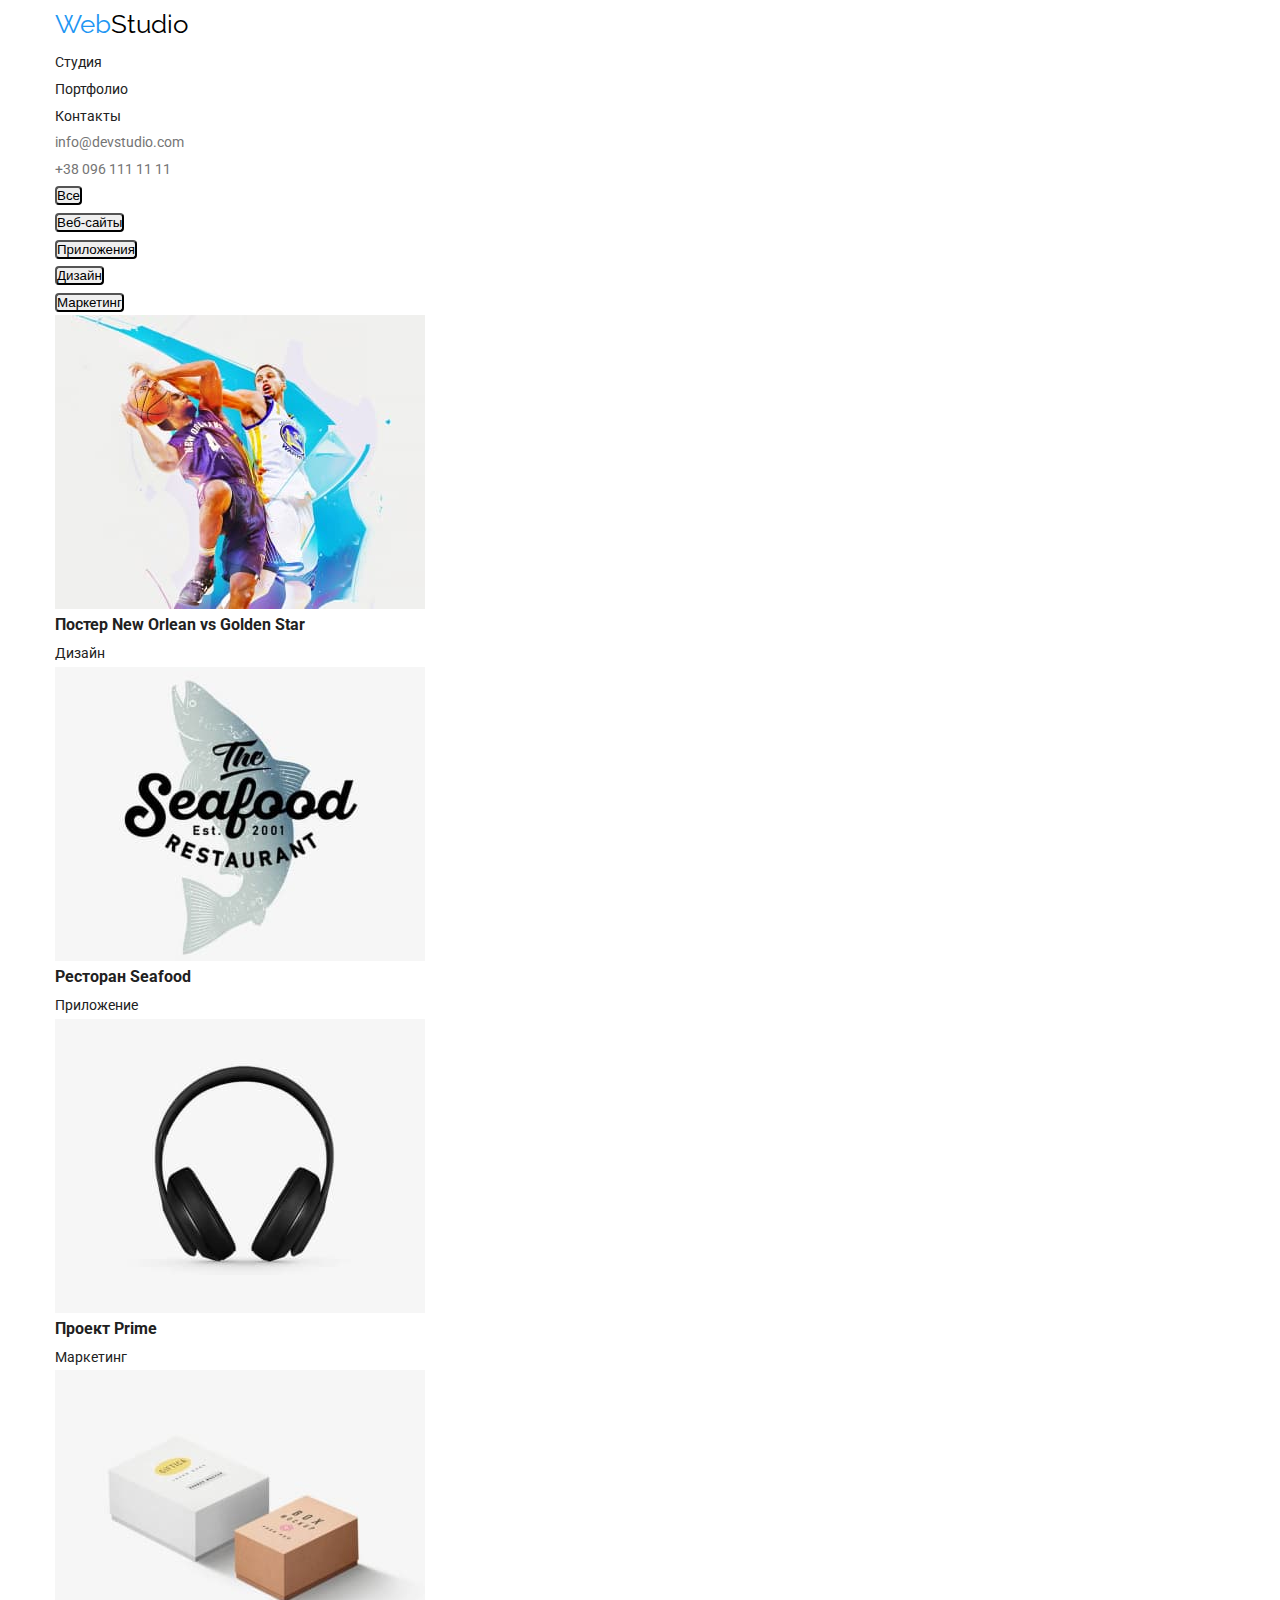
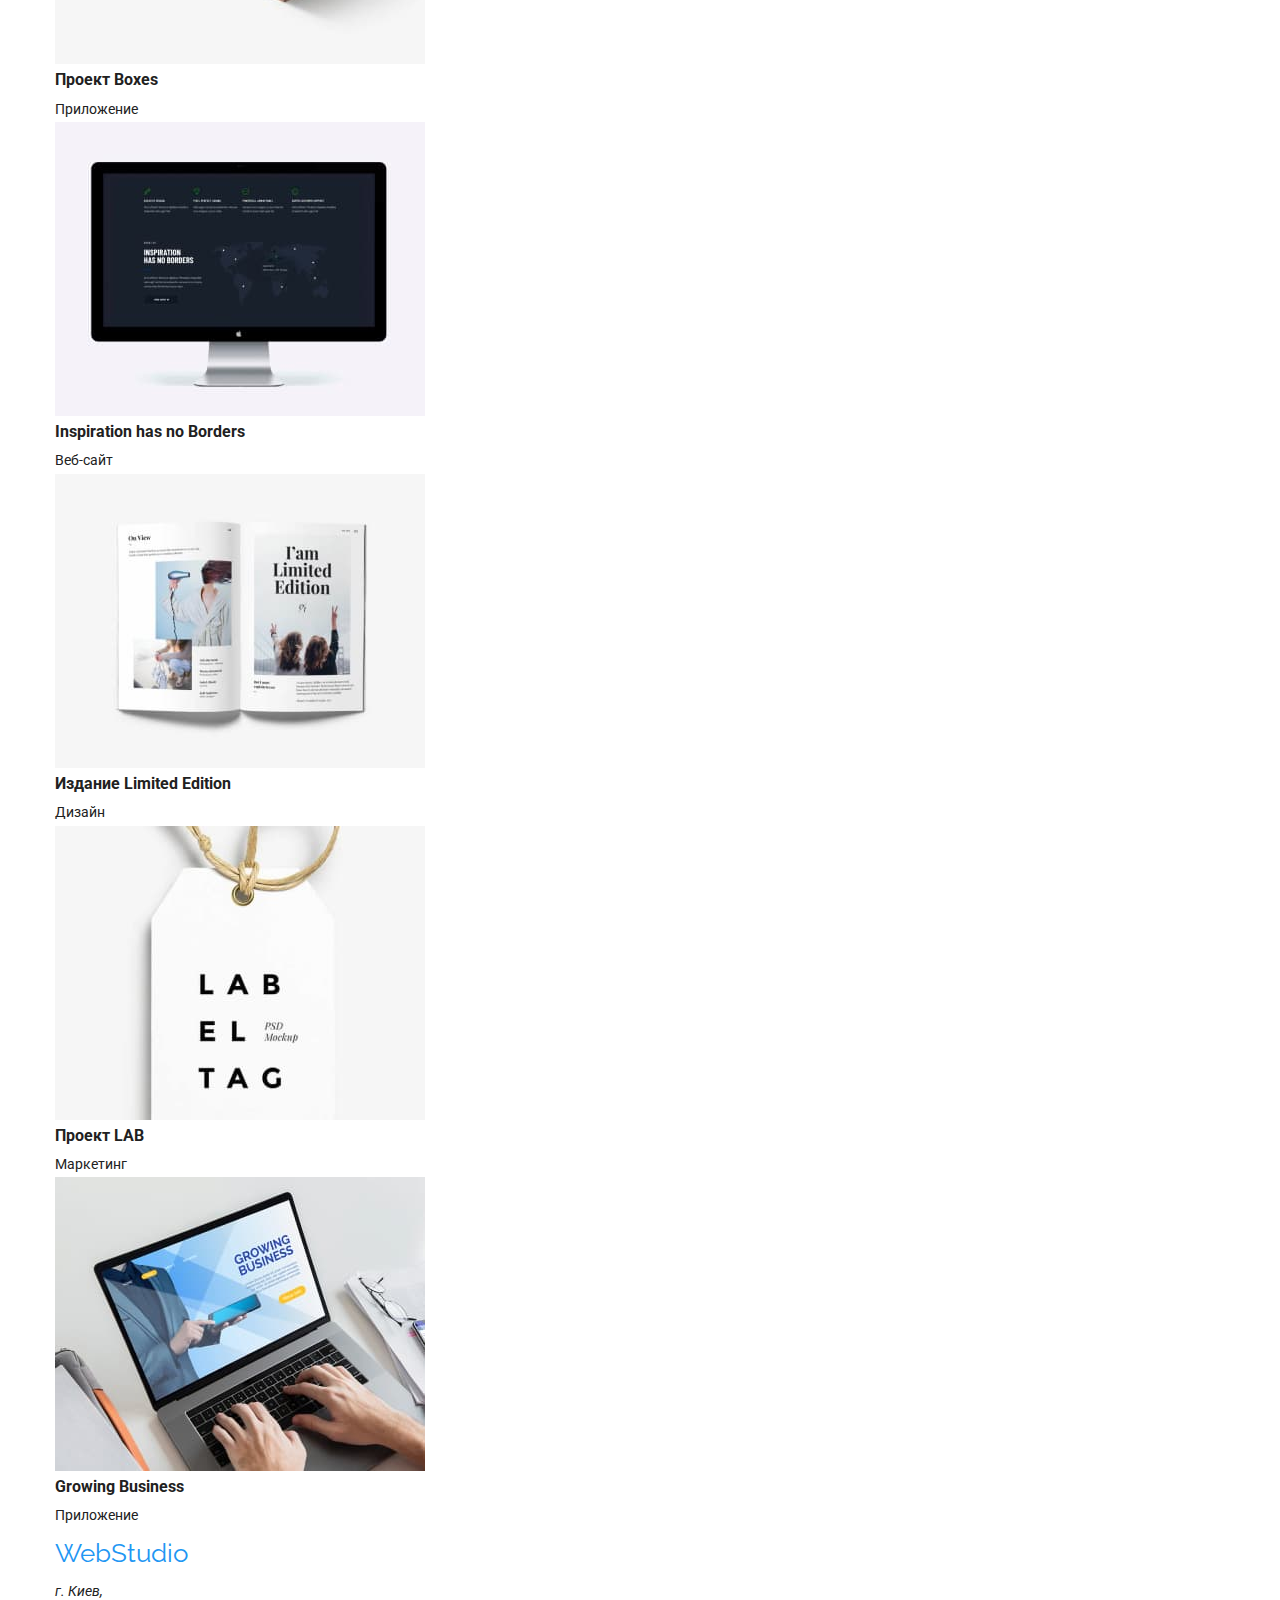
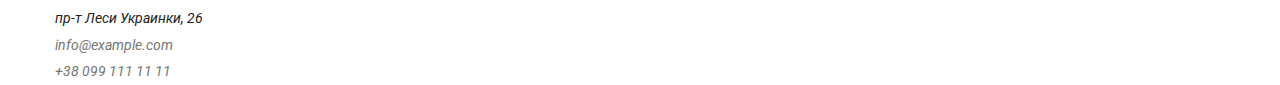
==== portfolio.html @ edd5ce5f "bugs fixed" ====
<!DOCTYPE html>
<html lang="ru">
<head>
    <meta charset="UTF-8">
    <meta http-equiv="X-UA-Compatible" content="IE=edge">
    <meta name="viewport" content="width=device-width, initial-scale=1.0">
    <title>Portfolio</title>
    <link rel="preconnect" href="https://fonts.gstatic.com">
    <link href="https://fonts.googleapis.com/css2?family=Raleway:wght@700&family=Roboto:wght@400;500;700;900&display=swap"
        rel="stylesheet">
    <link rel="stylesheet" href="./css/style.css"/>
</head>
<body>
    <header class="header">
        <div class="container">
            <nav>
                <a href="index.html" class="logo" lang="en"> <span>Web</span>Studio</a>
                <ul class="nav-list">
                    <li class="item"><a href="index.html">Студия</a></li>
                    <li class="item"><a href="portfolio.html">Портфолио</a></li>
                    <li class="item"><a href="">Контакты</a></li>
                </ul>
                <ul class="link">
                    <li><a href="mailto:info@devstudio.com">info@devstudio.com</a></li>
                    <li><a href="tel:+380961111111">+38 096 111 11 11</a></li>
                </ul>
            </nav>
        </div>
    </header>
    <main>
        <div class="container">
            <ul class="list-button">
                <li><button type="button">Все</button></li>
                <li><button type="button">Веб-сайты</button></li>
                <li><button type="button">Приложения</button></li>
                <li><button type="button">Дизайн</button></li>
                <li><button type="button">Маркетинг</button></li>
            </ul>   
        </div>
        <div class="container">
            <section>
                <ul>
                    <h2 hidden>Портфолио</h2>
                    </li>
                    <li><img src="./images/imgb.jpg" width="370" alt="images">
                        <h3>Постер New Orlean vs Golden Star</h3>
                        <p>Дизайн</p>
                    </li>
                    <li><img src="./images/imgc.jpg" width="370" alt="images">
                        <h3>Ресторан Seafood</h3>
                        <p>Приложение</p>
                    </li>
                    <li><img src="./images/imgd.jpg" width="370" alt="images">
                        <h3>Проект Prime</h3>
                        <p>Маркетинг</p>
                    </li>
                    <li><img src="./images/imge.jpg" width="370" alt="images">
                        <h3>Проект Boxes</h3>
                        <p>Приложение</p>
                    </li>
                    <li><img src="./images/imgf.jpg" width="370" alt="images">
                        <h3>Inspiration has no Borders</h3>
                        <p>Веб-сайт</p>
                    </li>
                    <li><img src="./images/imgg.jpg" width="370" alt="images">
                        <h3>Издание Limited Edition</h3>
                        <p>Дизайн</p>
                    </li>
                    <li><img src="./images/imgh.jpg" width="370" alt="images">
                        <h3>Проект LAB</h3>
                        <p>Маркетинг</p>
                    </li>
                    <li><img src="./images/imgi.jpg" width="370" alt="images">
                        <h3>Growing Business</h3>
                        <p>Приложение</p>
                    </li>
                </ul>
            </section>
        </div>
    </main>
    <footer>
        <div class="container">
            <a href="index.html" class="logo" lang="en"><span>Web</span><span>Studio</span></a>
            <address>
                <p>г. Киев,<br> пр-т Леси Украинки, 26</p>
                <ul class="link">
                    <li><a href="mail:info@example.com">info@example.com</a></li>
                    <li><a href="tel:+380991111111">+38 099 111 11 11</a></li>
                </ul>
            </address>
        </div>
    </footer>
    
</body>
</html>
---- css/style.css ----
:root {
  --main-font: "Roboto";
  --accent-font: "Raleway";
  --main-text-color: #212121;
  --text-color: #757575;
  --text-color-blue: #2196f3;
  --color-white: #ffffff;
  --gray-color: #2f303a;
}
* {
  box-sizing: border-box;
  margin: 0;
  padding: 0;
}

body {
  font-family: var(--main-font);
  color: var(--main-text-color);
  font-size: 14px;
  line-height: 1.9;
  font-style: normal;
}

ul {
  list-style: none;
}
a {
  color: inherit;
  text-decoration: none;
}
img {
  display: block;
  max-width: 100%;
  height: auto;
}
.container {
  width: 1200px;
  margin: 0 auto;
  padding: 0 15px;
}
/* HEADER STYLES */
.header {
  color: var(--black-color);
}
.link {
  color: var(--text-color);
}
.list-button button {
  border-radius: 4px;
}
.list-button button:hover,
.list-button button:focus,
.list-button button:active {
  background-color: var(--text-color-blue);
  color: var(--color-white);
}

.nav-list a:hover,
.nav-list a:focus,
.nav-list a:active,
.link a:hover,
.link a:focus,
.link a:active {
  color: var(--text-color-blue);
}
.logo {
  font-family: var(--accent-font);
  font-weight: 700px;
  font-size: 26px;
  line-height: 1, 383;
  letter-spacing: 3%;
  color: #000;
}
.logo span {
  color: var(--text-color-blue);
}

/* HEADER STYLES */
/* MAIN STYLE*/
.list-button button {
  cursor: pointer;
}
/* MAIN STYLE*/
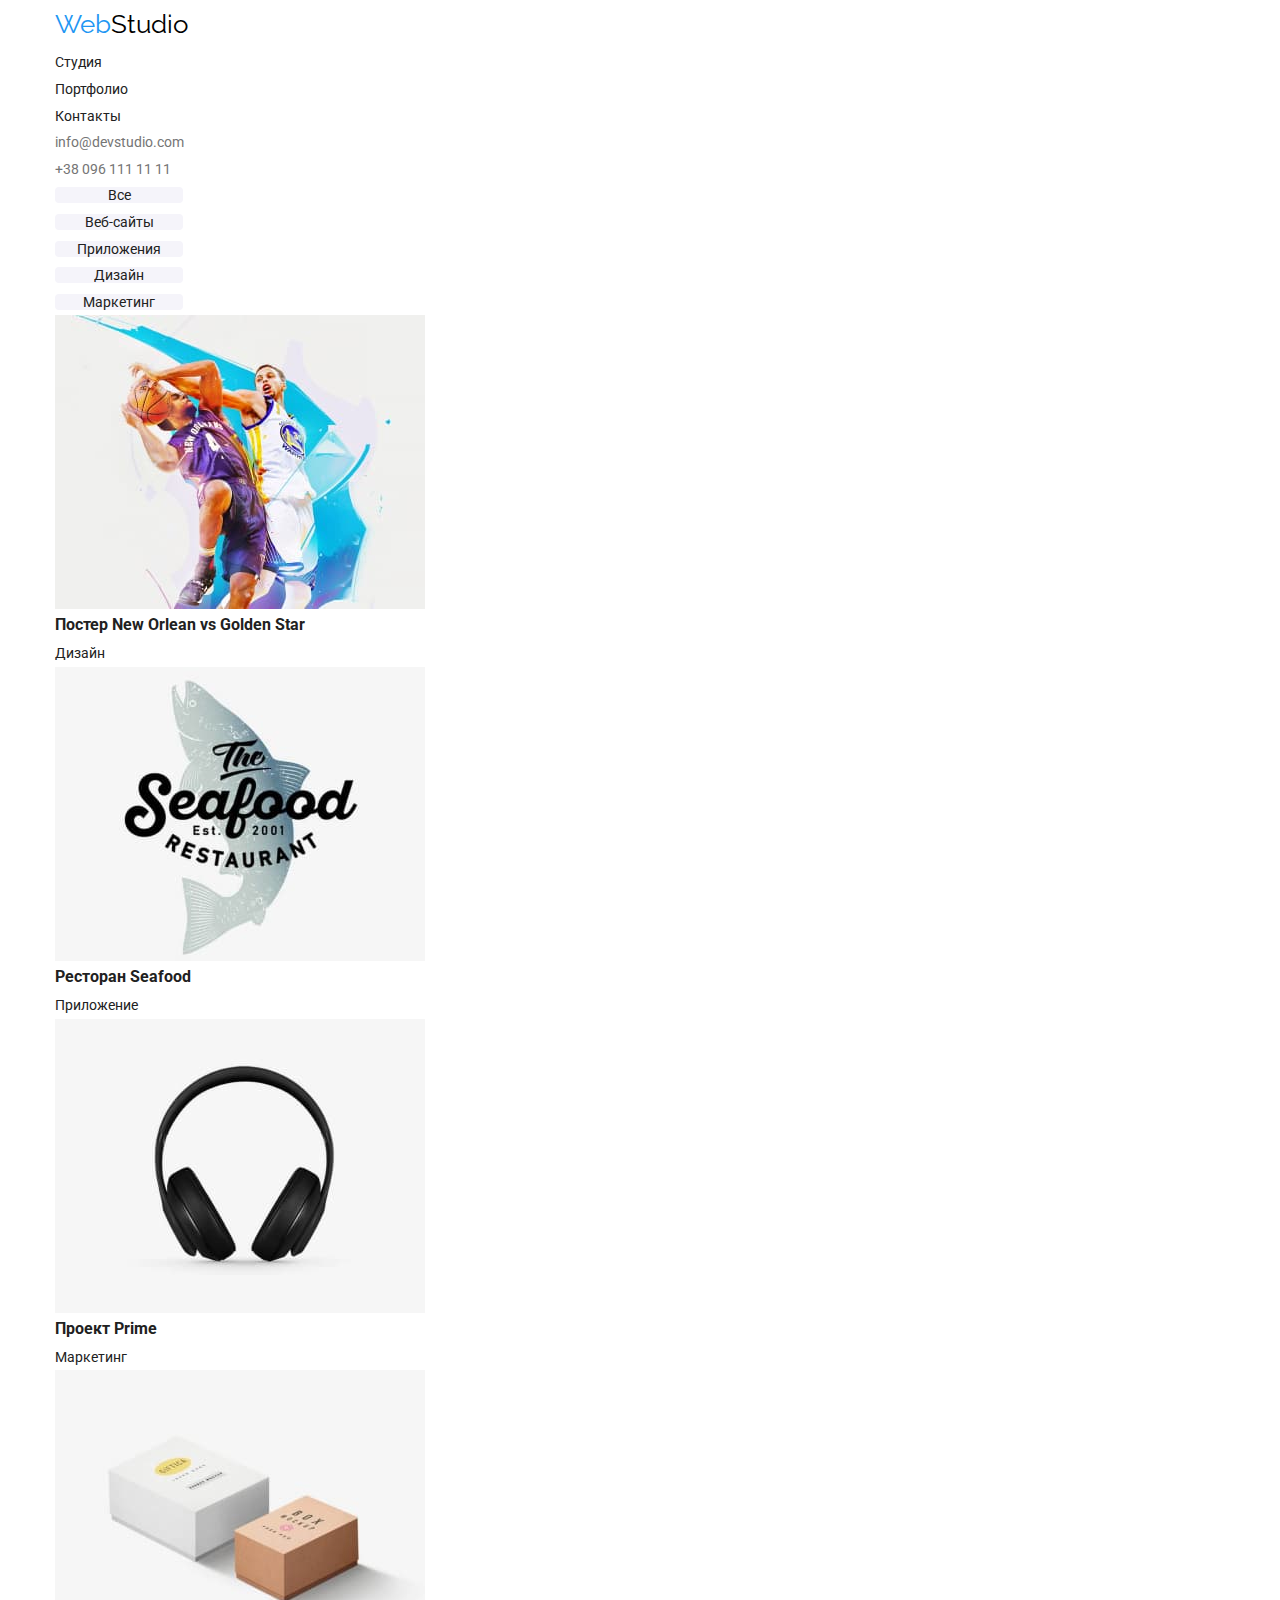
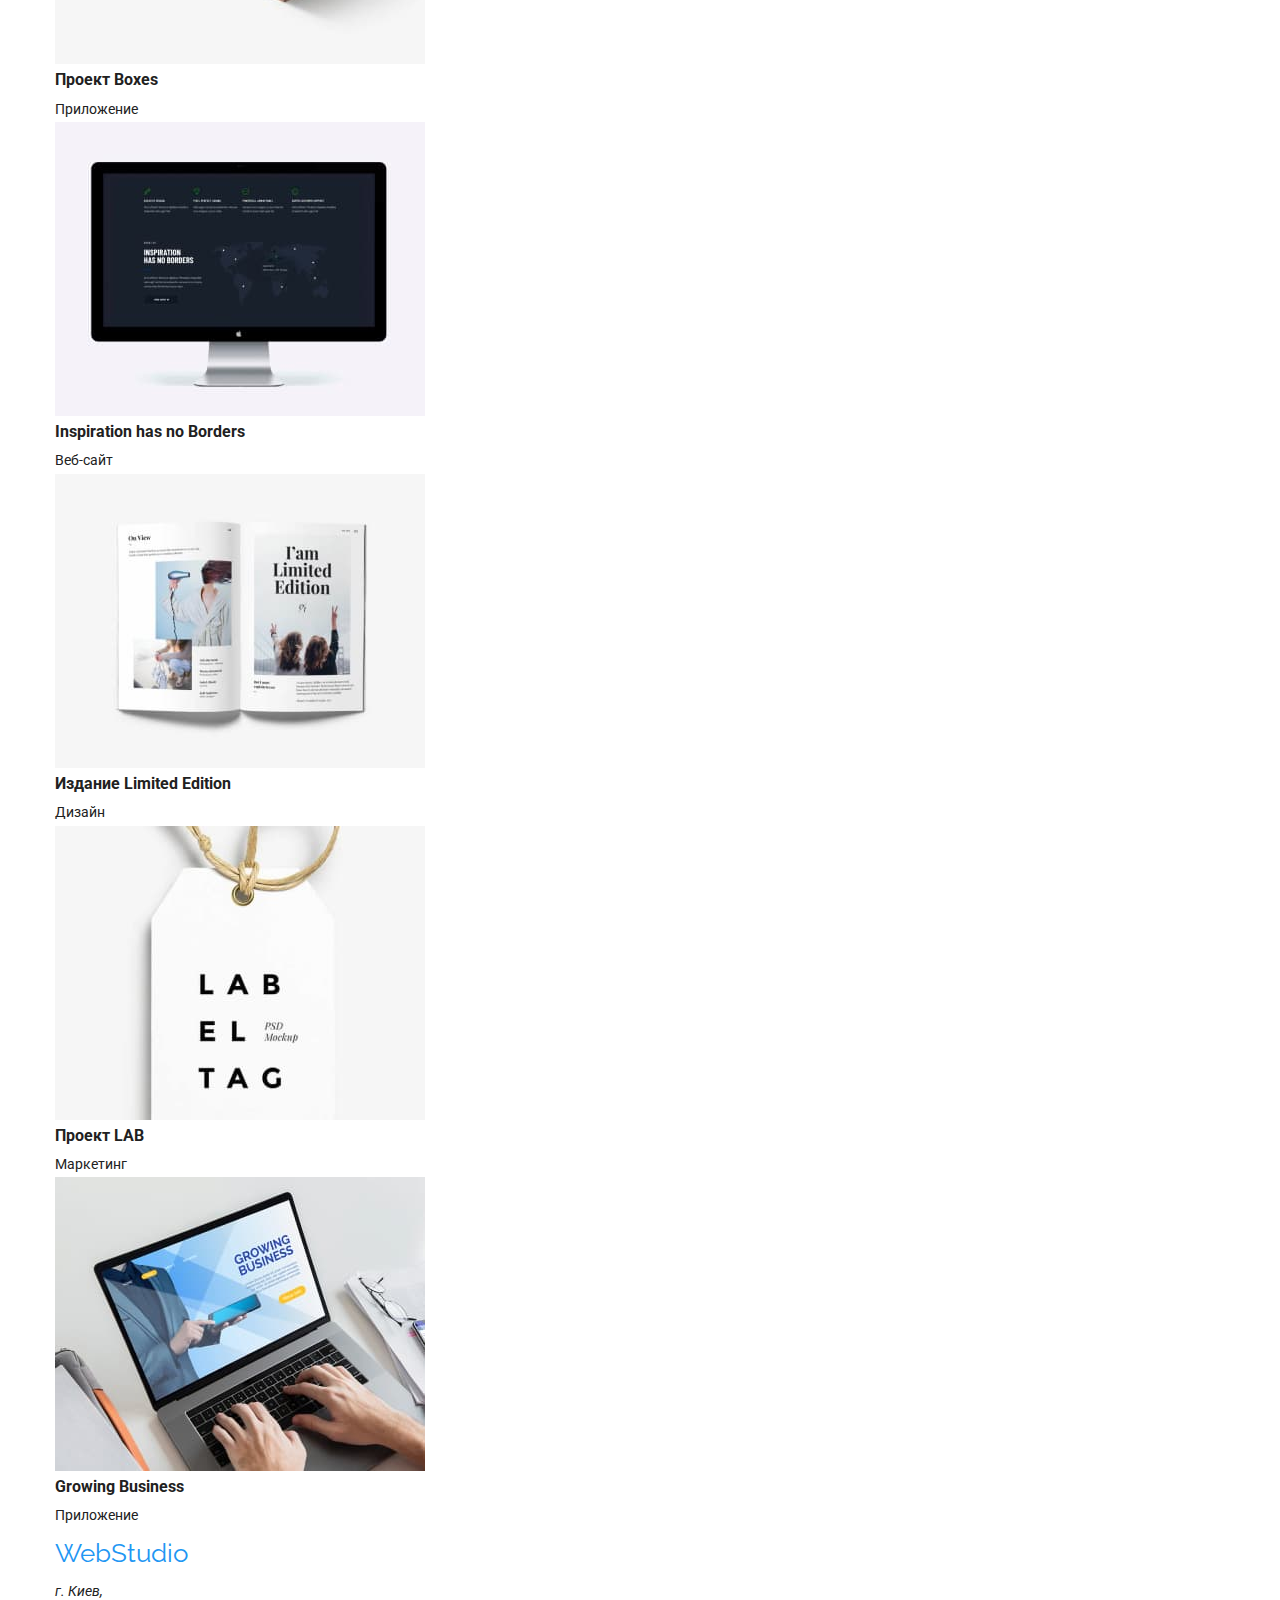
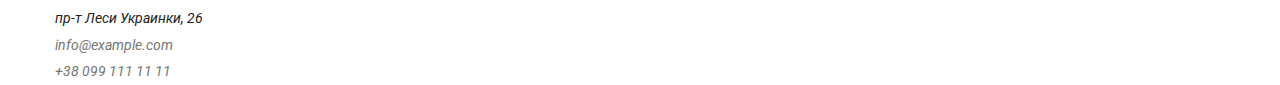
==== commit 4bfd027a: "correction hw-2" ====
--- a/portfolio.html
+++ b/portfolio.html
@@ -5,6 +5,7 @@
     <meta http-equiv="X-UA-Compatible" content="IE=edge">
     <meta name="viewport" content="width=device-width, initial-scale=1.0">
     <title>Portfolio</title>
+    <link rel="stylesheet" href="https://cdnjs.cloudflare.com/ajax/libs/modern-normalize/1.0.0/modern-normalize.min.css" />
     <link rel="preconnect" href="https://fonts.gstatic.com">
     <link href="https://fonts.googleapis.com/css2?family=Raleway:wght@700&family=Roboto:wght@400;500;700;900&display=swap"
         rel="stylesheet">
--- a/css/style.css
+++ b/css/style.css
@@ -20,7 +20,6 @@
   line-height: 1.9;
   font-style: normal;
 }
-
 ul {
   list-style: none;
 }
@@ -39,14 +38,22 @@
   padding: 0 15px;
 }
 /* HEADER STYLES */
+
 .header {
   color: var(--black-color);
 }
+
 .link {
   color: var(--text-color);
 }
+
 .list-button button {
   border-radius: 4px;
+  cursor: pointer;
+  border: none;
+  background-color: #F5F4FA;
+  color: var(--main-text-color);
+  width: 128px;
 }
 .list-button button:hover,
 .list-button button:focus,
@@ -54,7 +61,6 @@
   background-color: var(--text-color-blue);
   color: var(--color-white);
 }
-
 .nav-list a:hover,
 .nav-list a:focus,
 .nav-list a:active,
@@ -67,7 +73,7 @@
   font-family: var(--accent-font);
   font-weight: 700px;
   font-size: 26px;
-  line-height: 1, 383;
+  line-height: 1,383;
   letter-spacing: 3%;
   color: #000;
 }
@@ -77,7 +83,27 @@
 
 /* HEADER STYLES */
 /* MAIN STYLE*/
-.list-button button {
+.container-hero {
+  background-color: var(--gray-color);
+  color: var(--color-white);
+}
+.button {
+  border-radius: 4px;
   cursor: pointer;
 }
+.container-hero button :hover,
+.container-hero button :focus,
+.container-hero button :active {
+  background-color: var(--text-color-blue);
+  color: var(--color-white);
+}
+}
+
 /* MAIN STYLE*/
+/* FOOTER*/
+.footer {
+  background-color: var(--gray-color);
+}
+
+/* FOOTER* /
+
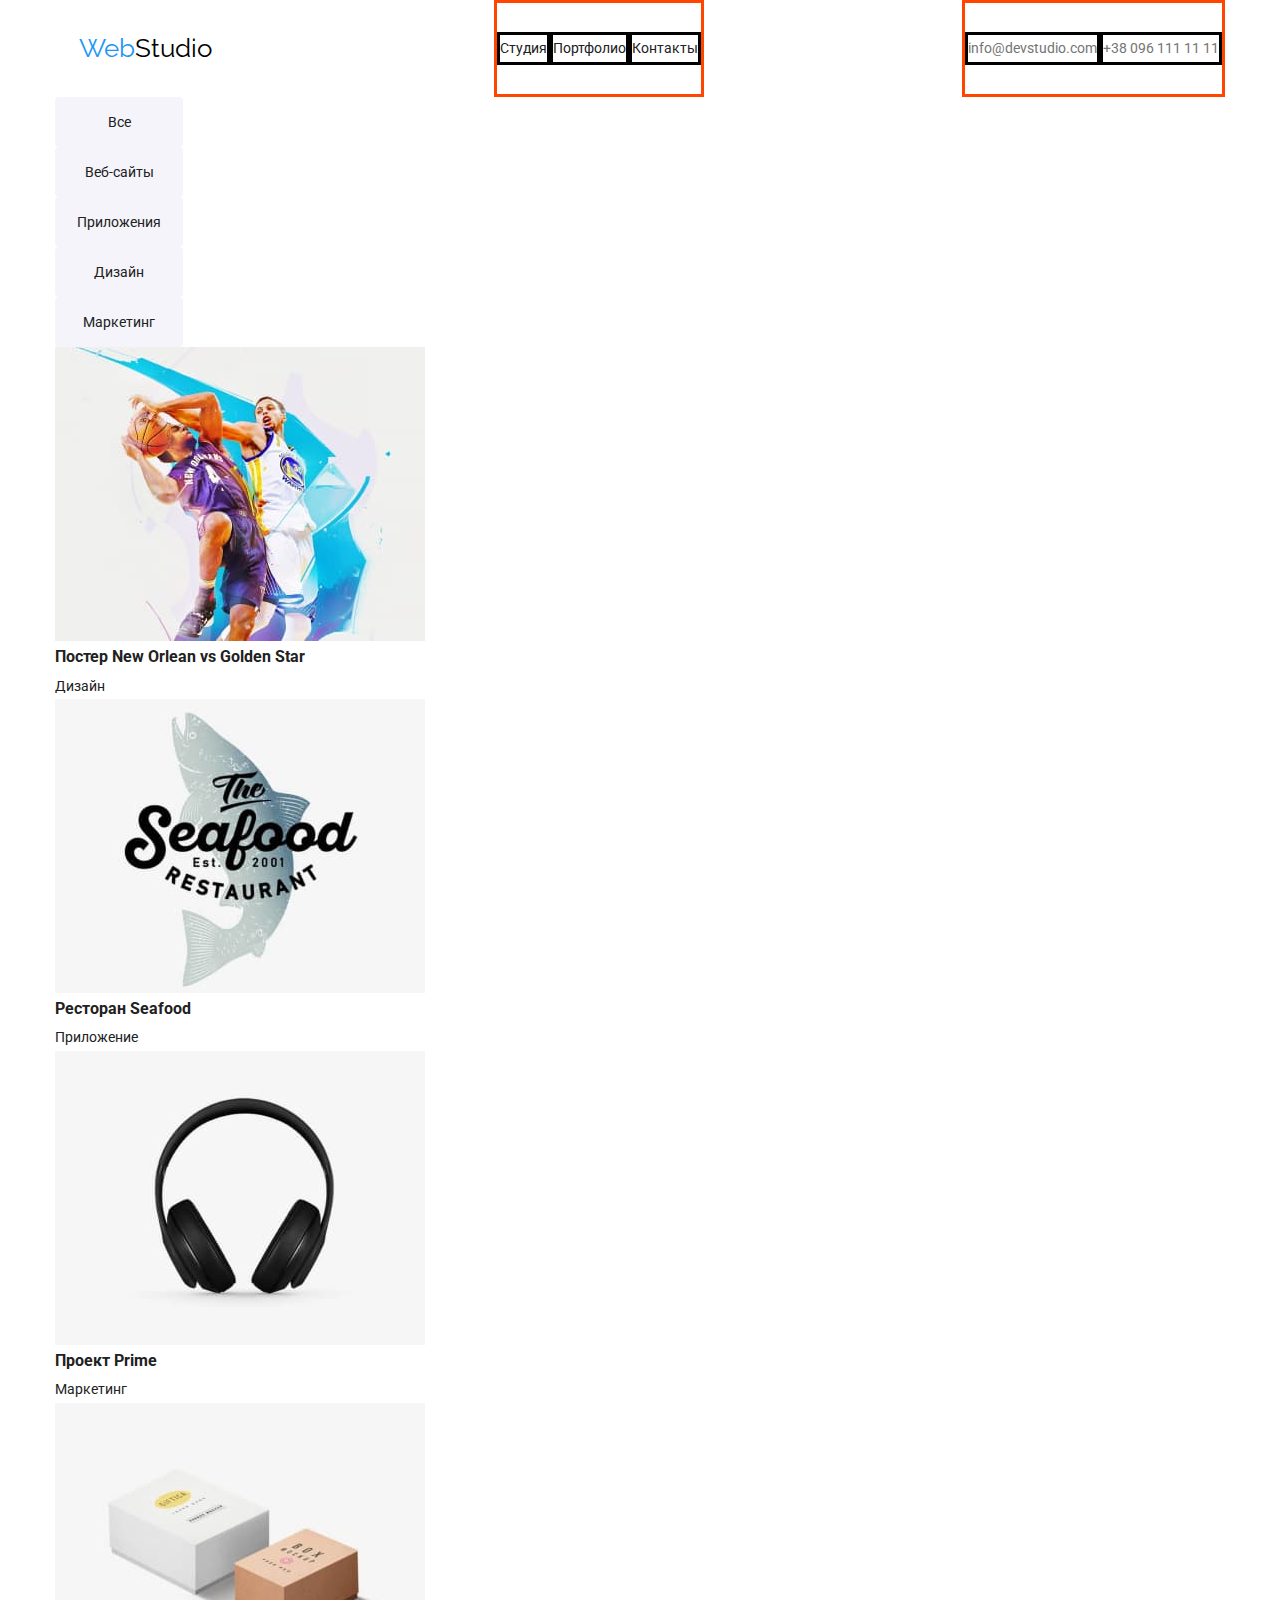
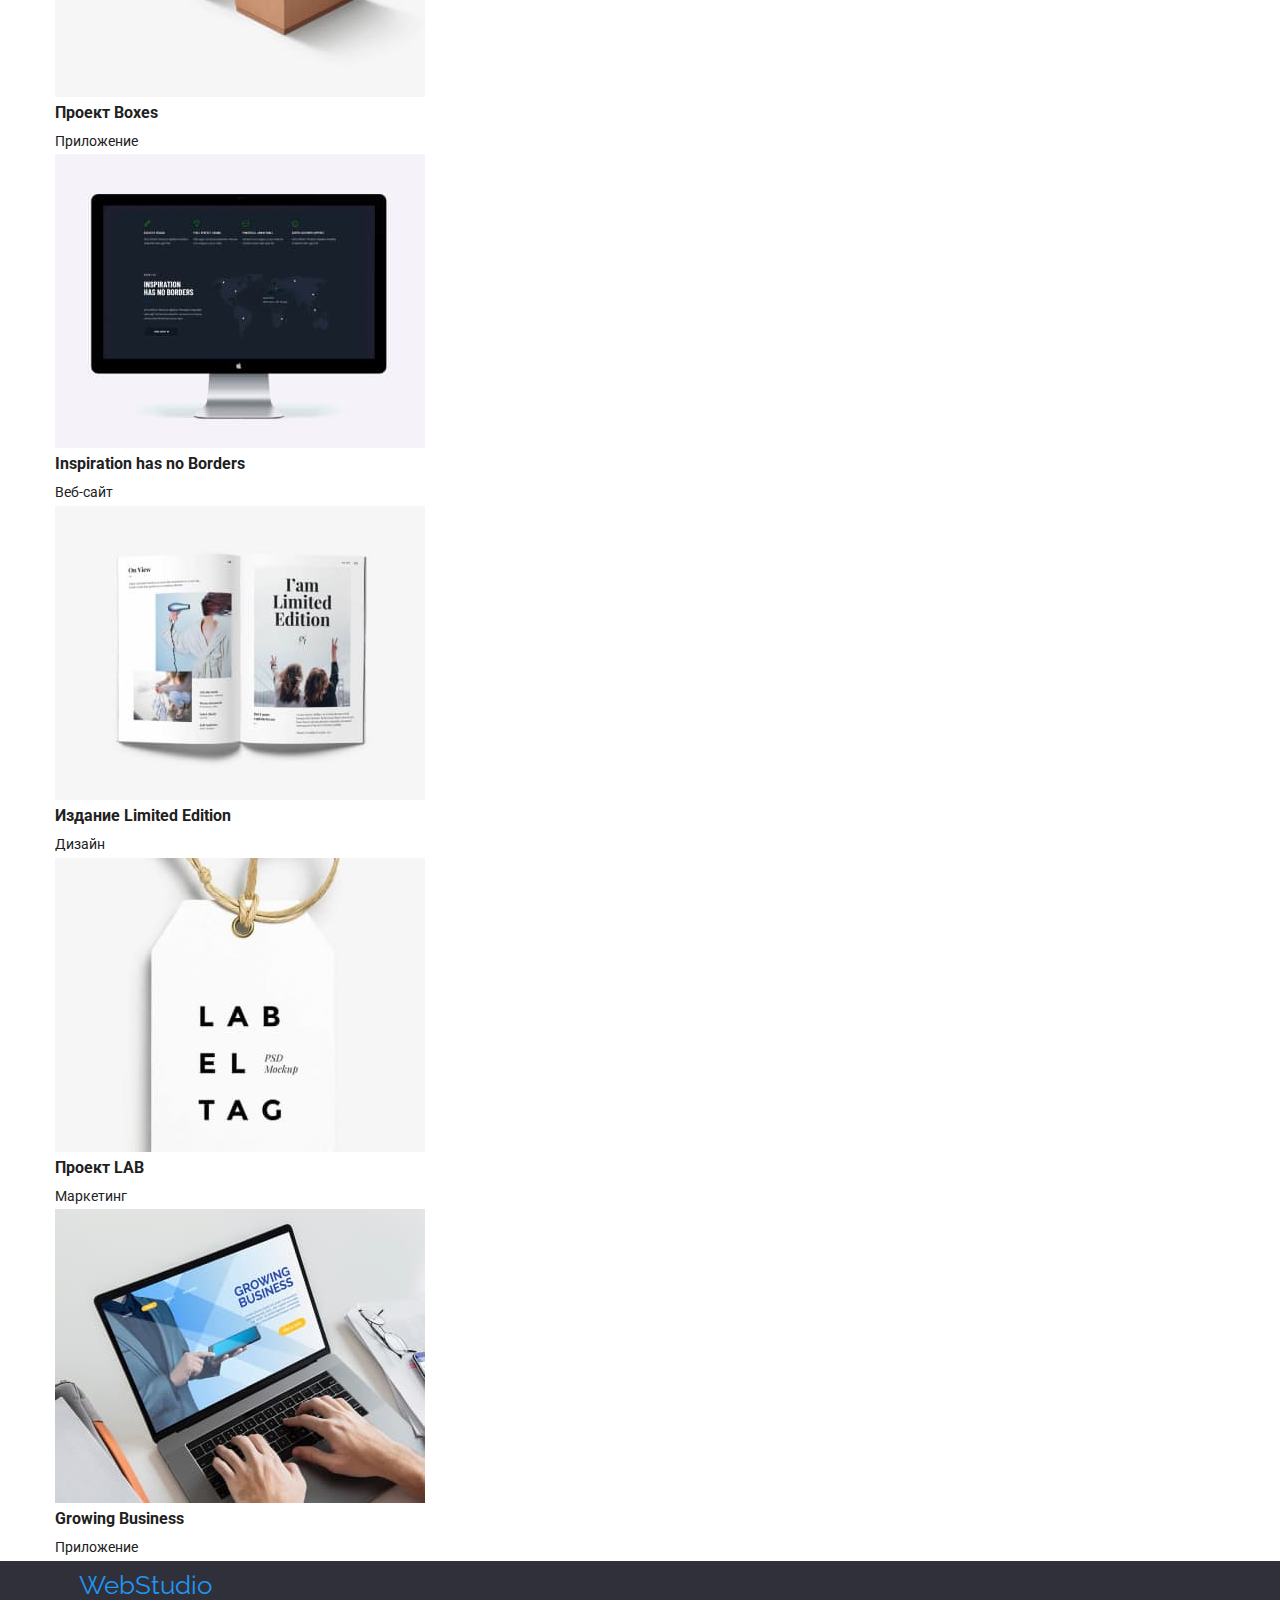
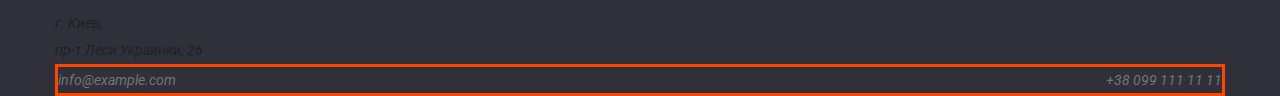
==== commit fef4892c: "lesson3" ====
--- a/portfolio.html
+++ b/portfolio.html
@@ -14,7 +14,7 @@
 <body>
     <header class="header">
         <div class="container">
-            <nav>
+            <nav class="menu">
                 <a href="index.html" class="logo" lang="en"> <span>Web</span>Studio</a>
                 <ul class="nav-list">
                     <li class="item"><a href="index.html">Студия</a></li>
@@ -22,8 +22,8 @@
                     <li class="item"><a href="">Контакты</a></li>
                 </ul>
                 <ul class="link">
-                    <li><a href="mailto:info@devstudio.com">info@devstudio.com</a></li>
-                    <li><a href="tel:+380961111111">+38 096 111 11 11</a></li>
+                    <li class="item"><a href="mailto:info@devstudio.com">info@devstudio.com</a></li>
+                    <li class="item"><a href="tel:+380961111111">+38 096 111 11 11</a></li>
                 </ul>
             </nav>
         </div>
@@ -38,48 +38,55 @@
                 <li><button type="button">Маркетинг</button></li>
             </ul>   
         </div>
-        <div class="container">
-            <section>
+        <section class="section">
+            <div class="container">
+                <h2 hidden>Портфолио</h2>
                 <ul>
-                    <h2 hidden>Портфолио</h2>
-                    </li>
-                    <li><img src="./images/imgb.jpg" width="370" alt="images">
+                    <li>
+                        <img src="./images/imgb.jpg" width="370" alt="images">
                         <h3>Постер New Orlean vs Golden Star</h3>
                         <p>Дизайн</p>
                     </li>
-                    <li><img src="./images/imgc.jpg" width="370" alt="images">
+                    <li>
+                        <img src="./images/imgc.jpg" width="370" alt="images">
                         <h3>Ресторан Seafood</h3>
                         <p>Приложение</p>
                     </li>
-                    <li><img src="./images/imgd.jpg" width="370" alt="images">
+                    <li> 
+                        <img src="./images/imgd.jpg" width="370" alt="images">
                         <h3>Проект Prime</h3>
                         <p>Маркетинг</p>
                     </li>
-                    <li><img src="./images/imge.jpg" width="370" alt="images">
+                    <li>
+                        <img src="./images/imge.jpg" width="370" alt="images">
                         <h3>Проект Boxes</h3>
                         <p>Приложение</p>
                     </li>
-                    <li><img src="./images/imgf.jpg" width="370" alt="images">
+                    <li>
+                        <img src="./images/imgf.jpg" width="370" alt="images">
                         <h3>Inspiration has no Borders</h3>
                         <p>Веб-сайт</p>
                     </li>
-                    <li><img src="./images/imgg.jpg" width="370" alt="images">
+                    <li>
+                        <img src="./images/imgg.jpg" width="370" alt="images">
                         <h3>Издание Limited Edition</h3>
                         <p>Дизайн</p>
                     </li>
-                    <li><img src="./images/imgh.jpg" width="370" alt="images">
+                    <li>
+                        <img src="./images/imgh.jpg" width="370" alt="images">
                         <h3>Проект LAB</h3>
                         <p>Маркетинг</p>
                     </li>
-                    <li><img src="./images/imgi.jpg" width="370" alt="images">
+                    <li>
+                        <img src="./images/imgi.jpg" width="370" alt="images">
                         <h3>Growing Business</h3>
                         <p>Приложение</p>
                     </li>
                 </ul>
-            </section>
-        </div>
+            </div>
+        </section>
     </main>
-    <footer>
+    <footer class="footer">
         <div class="container">
             <a href="index.html" class="logo" lang="en"><span>Web</span><span>Studio</span></a>
             <address>
--- a/css/style.css
+++ b/css/style.css
@@ -1,3 +1,4 @@
+
 :root {
   --main-font: "Roboto";
   --accent-font: "Raleway";
@@ -7,12 +8,13 @@
   --color-white: #ffffff;
   --gray-color: #2f303a;
 }
-* {
+*,
+*::before,
+*::after {
   box-sizing: border-box;
   margin: 0;
   padding: 0;
 }
-
 body {
   font-family: var(--main-font);
   color: var(--main-text-color);
@@ -38,15 +40,87 @@
   padding: 0 15px;
 }
 /* HEADER STYLES */
-
-.header {
-  color: var(--black-color);
+.menu {
+  display: flex;
+  flex-direction: row;
+  justify-content: space-between;
 }
-
 .link {
   color: var(--text-color);
 }
+.nav-list,
+.link {
+  border: orangered solid;
+  display: flex;
+  flex-direction: row;
+  justify-content: space-between;
+  align-items: center;
+  Font family: var(--main-font);
+  Font style: Medium;
+  Line height: 16px;
+  Line height: 100%;
+  Letter spacing: 2%;
+}
+.nav-list a:hover,
+.nav-list a:focus,
+.nav-list a:active,
+.link a:hover,
+.link a:focus,
+.link a:active {
+  color: var(--text-color-blue);
+}
+.item {
+  border: black solid;
+}
+.logo {
+  font-family: var(--accent-font);
+  font-weight: 700px;
+  font-size: 26px;
+  line-height: 1,383;
+  letter-spacing: 3%;
+  color: #000;
+  padding: 24px;
+}
+.logo span {
+  color: var(--text-color-blue);
+}
+/* HEADER STYLES */
+/* MAIN STYLE*/
 
+/* HERO*/
+.container-hero {
+  display: flex;
+  flex-direction: column;
+  align-items: center;
+  background-color: var(--gray-color);
+  color: var(--color-white);
+}
+.title-hero {
+  Font family: Roboto;
+  Font style: Black;;
+  Font size: 44px;
+  Line height: 116%;
+  Align: Center;
+  align: Top;
+  Letter spacing: 6%;
+}
+button {
+  border-radius: 4px;
+  cursor: pointer;
+  border: none;
+  background-color: var(--color-white);
+  color: var(--main-text-color);
+  width: 250px;
+  height: 50px;
+}
+button:hover,
+button:focus,
+button:active {
+  background-color: var(--text-color-blue);
+  color: var(--color-white);
+}
+/* HERO*/
+/*LIST-BUTTON*/
 .list-button button {
   border-radius: 4px;
   cursor: pointer;
@@ -61,49 +135,41 @@
   background-color: var(--text-color-blue);
   color: var(--color-white);
 }
-.nav-list a:hover,
-.nav-list a:focus,
-.nav-list a:active,
-.link a:hover,
-.link a:focus,
-.link a:active {
-  color: var(--text-color-blue);
+/*LIST-BUTTON*/
+.specifics,
+.business {
+  display: flex;
+  justify-content: space-between;
 }
-.logo {
-  font-family: var(--accent-font);
-  font-weight: 700px;
-  font-size: 26px;
-  line-height: 1,383;
-  letter-spacing: 3%;
-  color: #000;
+.cards {
+  border: var(--color-white) solid;
 }
-.logo span {
-  color: var(--text-color-blue);
+.team {
+  display: flex;
+  justify-content: spacevar-between;
+  margin-left: 30px;
 }
-
-/* HEADER STYLES */
-/* MAIN STYLE*/
-.container-hero {
-  background-color: var(--gray-color);
-  color: var(--color-white);
+.title {
+  display: flex;
+  align-items: center;
 }
-.button {
-  border-radius: 4px;
-  cursor: pointer;
-}
-.container-hero button :hover,
-.container-hero button :focus,
-.container-hero button :active {
-  background-color: var(--text-color-blue);
-  color: var(--color-white);
-}
-}
-
 /* MAIN STYLE*/
 /* FOOTER*/
 .footer {
   background-color: var(--gray-color);
 }
-
+span.logo-white {
+  color: var(--color-white);
+}
+.address {
+  color: var(--color-white);
+  Font style: Regular;
+  Font size: 14px;
+  Line height: 24px;
+  Line height: 146%;
+  Align: Left;
+  Vertical align: Top;
+  Letter spacing: 3%;
+}
 /* FOOTER* /
 
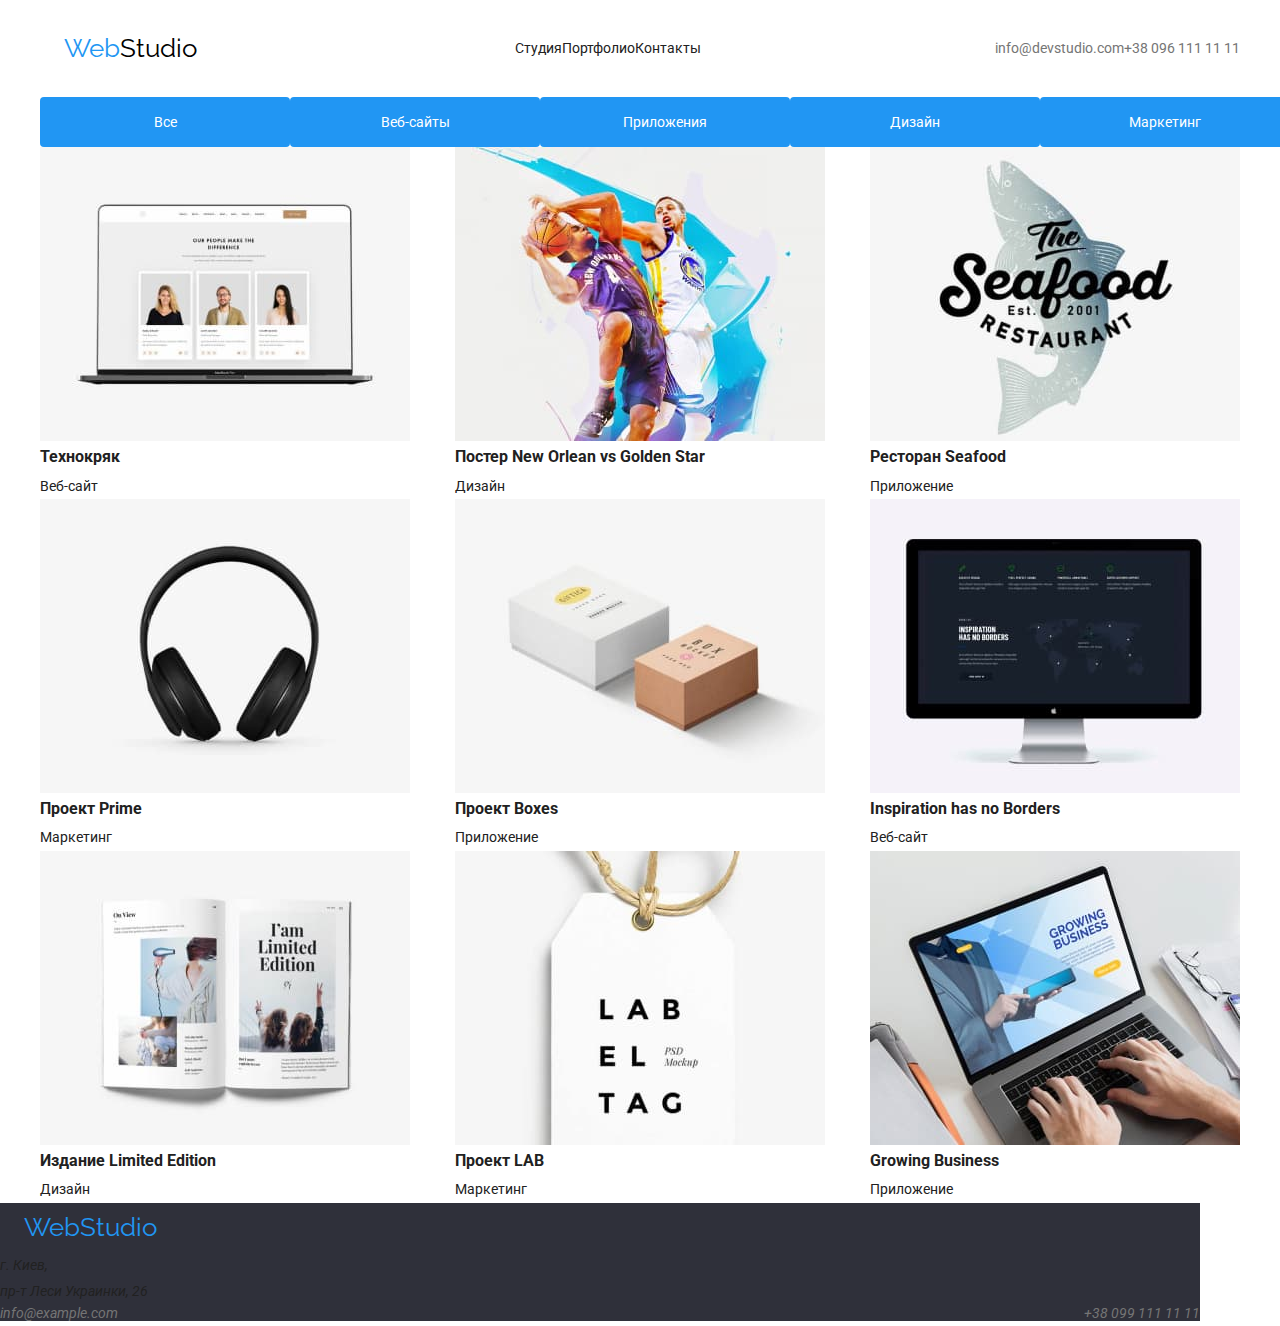
==== commit e95a80c2: "added margin" ====
--- a/portfolio.html
+++ b/portfolio.html
@@ -5,10 +5,9 @@
     <meta http-equiv="X-UA-Compatible" content="IE=edge">
     <meta name="viewport" content="width=device-width, initial-scale=1.0">
     <title>Portfolio</title>
-    <link rel="stylesheet" href="https://cdnjs.cloudflare.com/ajax/libs/modern-normalize/1.0.0/modern-normalize.min.css" />
+    <link rel="stylesheet" href="https://cdnjs.cloudflare.com/ajax/libs/modern-normalize/1.0.0/modern-normalize.min.css"/>
     <link rel="preconnect" href="https://fonts.gstatic.com">
-    <link href="https://fonts.googleapis.com/css2?family=Raleway:wght@700&family=Roboto:wght@400;500;700;900&display=swap"
-        rel="stylesheet">
+    <link href="https://fonts.googleapis.com/css2?family=Raleway:wght@700&family=Roboto:wght@400;500;700;900&display=swap" rel="stylesheet">
     <link rel="stylesheet" href="./css/style.css"/>
 </head>
 <body>
@@ -41,7 +40,12 @@
         <section class="section">
             <div class="container">
                 <h2 hidden>Портфолио</h2>
-                <ul>
+                <ul class="card-list">
+                    <li >
+                        <img src="./images/imga.jpg" width="370" alt="images">
+                        <h3>Технокряк</h3>
+                        <p>Веб-сайт</p>
+                    </li>
                     <li>
                         <img src="./images/imgb.jpg" width="370" alt="images">
                         <h3>Постер New Orlean vs Golden Star</h3>
--- a/css/style.css
+++ b/css/style.css
@@ -4,7 +4,7 @@
   --accent-font: "Raleway";
   --main-text-color: #212121;
   --text-color: #757575;
-  --text-color-blue: #2196f3;
+  --color-blue: #2196f3;
   --color-white: #ffffff;
   --gray-color: #2f303a;
 }
@@ -37,29 +37,24 @@
 .container {
   width: 1200px;
   margin: 0 auto;
-  padding: 0 15px;
 }
 /* HEADER STYLES */
 .menu {
   display: flex;
   flex-direction: row;
   justify-content: space-between;
+  align-items: center;
 }
 .link {
   color: var(--text-color);
 }
 .nav-list,
 .link {
-  border: orangered solid;
   display: flex;
   flex-direction: row;
   justify-content: space-between;
   align-items: center;
-  Font family: var(--main-font);
-  Font style: Medium;
-  Line height: 16px;
-  Line height: 100%;
-  Letter spacing: 2%;
+  height: 16px;
 }
 .nav-list a:hover,
 .nav-list a:focus,
@@ -67,10 +62,13 @@
 .link a:hover,
 .link a:focus,
 .link a:active {
-  color: var(--text-color-blue);
+  color: var(--color-blue);
 }
-.item {
-  border: black solid;
+.nav-list-item:not(:last-child) {
+  margin-right: 50px;
+}
+.nav-link-item:not(:last-child) {
+  margin-right: 50px;
 }
 .logo {
   font-family: var(--accent-font);
@@ -82,7 +80,7 @@
   padding: 24px;
 }
 .logo span {
-  color: var(--text-color-blue);
+  color: var(--color-blue);
 }
 /* HEADER STYLES */
 /* MAIN STYLE*/
@@ -94,6 +92,7 @@
   align-items: center;
   background-color: var(--gray-color);
   color: var(--color-white);
+  width: 1200px;
 }
 .title-hero {
   Font family: Roboto;
@@ -108,20 +107,21 @@
   border-radius: 4px;
   cursor: pointer;
   border: none;
-  background-color: var(--color-white);
-  color: var(--main-text-color);
+  background-color: var(--color-blue);
+  color: var(--color-white);
   width: 250px;
   height: 50px;
 }
 button:hover,
 button:focus,
 button:active {
-  background-color: var(--text-color-blue);
+  background-color: #188CE8;
   color: var(--color-white);
 }
 /* HERO*/
 /*LIST-BUTTON*/
-.list-button button {
+.list-button {
+  display: flex;
   border-radius: 4px;
   cursor: pointer;
   border: none;
@@ -132,7 +132,7 @@
 .list-button button:hover,
 .list-button button:focus,
 .list-button button:active {
-  background-color: var(--text-color-blue);
+  background-color: var(--color-blue);
   color: var(--color-white);
 }
 /*LIST-BUTTON*/
@@ -144,19 +144,25 @@
 .cards {
   border: var(--color-white) solid;
 }
+.card-list{
+  display: flex;
+  justify-content: space-between;
+  flex-wrap: wrap;
+}
 .team {
   display: flex;
-  justify-content: spacevar-between;
+  justify-content: space-between;
   margin-left: 30px;
 }
 .title {
   display: flex;
-  align-items: center;
+  text-align: center;
 }
 /* MAIN STYLE*/
 /* FOOTER*/
 .footer {
   background-color: var(--gray-color);
+  width: 1200px;
 }
 span.logo-white {
   color: var(--color-white);
@@ -171,5 +177,8 @@
   Vertical align: Top;
   Letter spacing: 3%;
 }
+.link-address {
+  color: rgba(255, 255, 255, 0.6);
+}
 /* FOOTER* /
 
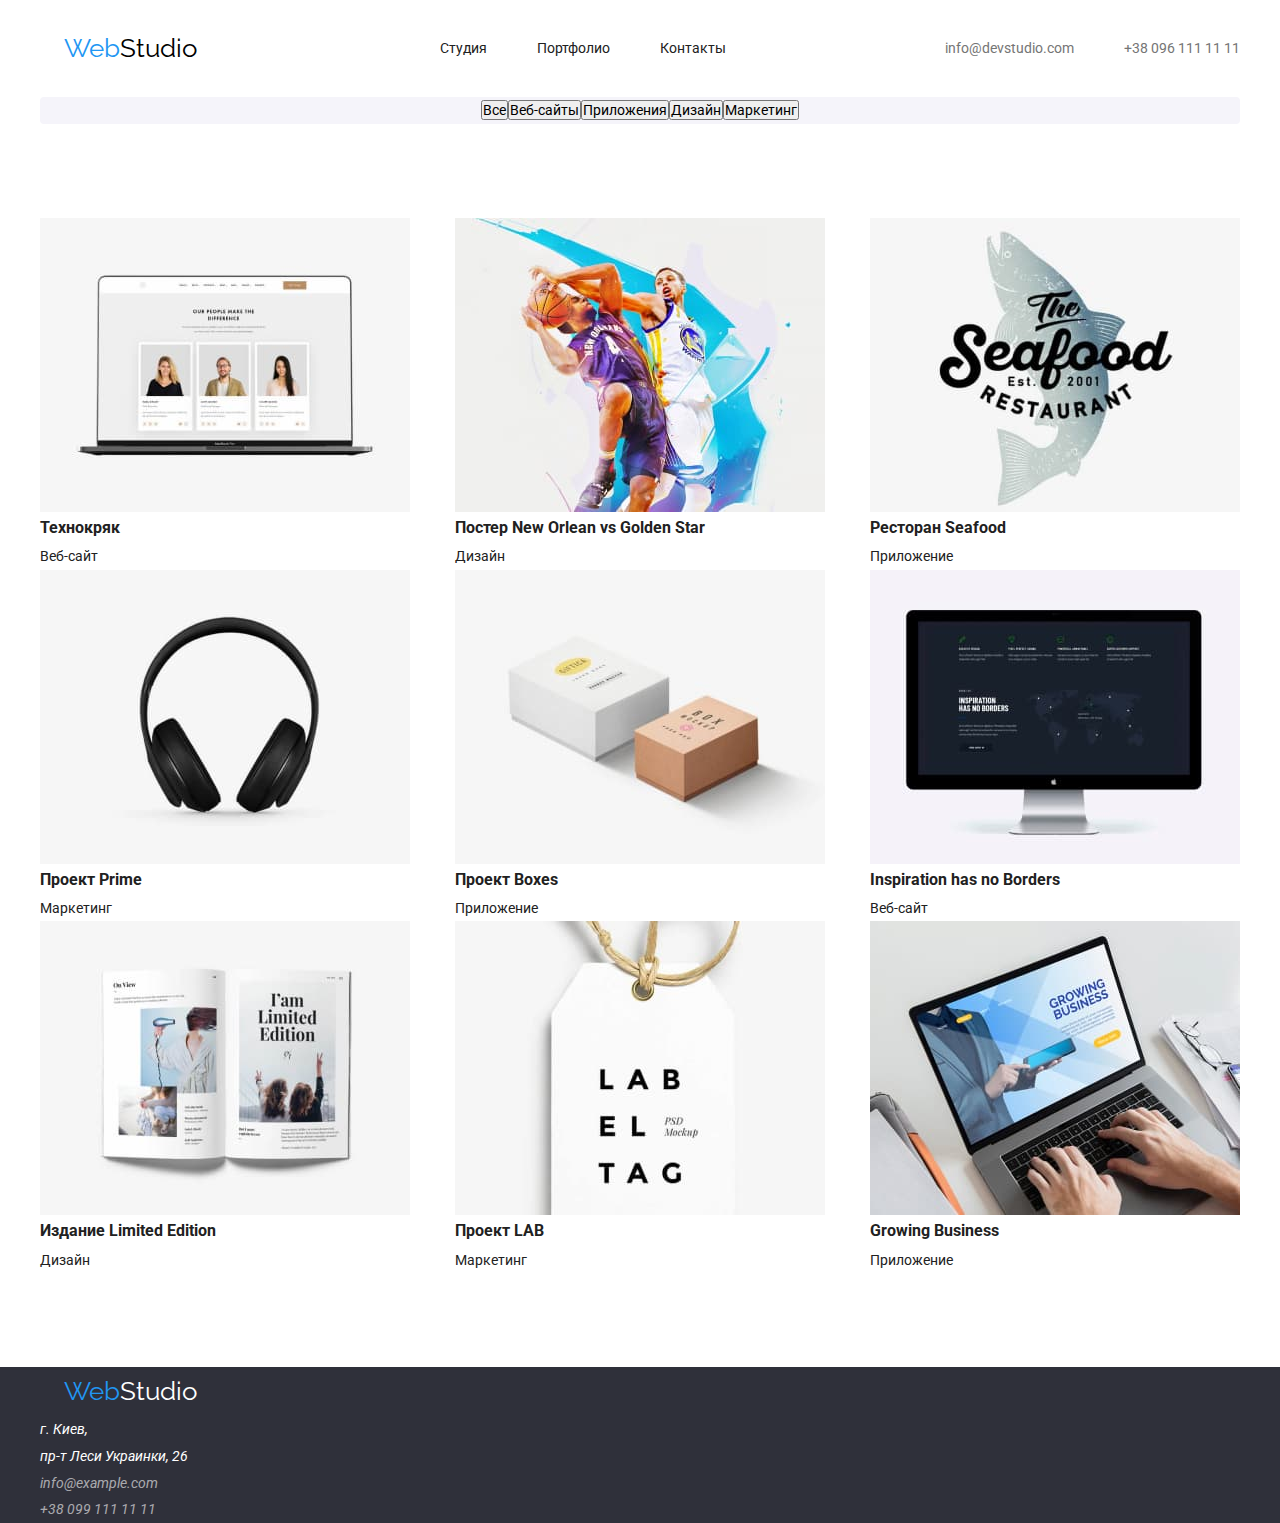
==== commit 76656f34: "button" ====
--- a/portfolio.html
+++ b/portfolio.html
@@ -16,27 +16,29 @@
             <nav class="menu">
                 <a href="index.html" class="logo" lang="en"> <span>Web</span>Studio</a>
                 <ul class="nav-list">
-                    <li class="item"><a href="index.html">Студия</a></li>
-                    <li class="item"><a href="portfolio.html">Портфолио</a></li>
-                    <li class="item"><a href="">Контакты</a></li>
+                    <li class="nav-list-item"><a href="index.html">Студия</a></li>
+                    <li class="nav-list-item"><a href="portfolio.html">Портфолио</a></li>
+                    <li class="nav-list-item"><a href="">Контакты</a></li>
                 </ul>
                 <ul class="link">
-                    <li class="item"><a href="mailto:info@devstudio.com">info@devstudio.com</a></li>
-                    <li class="item"><a href="tel:+380961111111">+38 096 111 11 11</a></li>
+                    <li class="nav-list-item"><a href="mailto:info@devstudio.com">info@devstudio.com</a></li>
+                    <li class="nav-list-item"><a href="tel:+380961111111">+38 096 111 11 11</a></li>
                 </ul>
             </nav>
         </div>
     </header>
     <main>
-        <div class="container">
-            <ul class="list-button">
-                <li><button type="button">Все</button></li>
-                <li><button type="button">Веб-сайты</button></li>
-                <li><button type="button">Приложения</button></li>
-                <li><button type="button">Дизайн</button></li>
-                <li><button type="button">Маркетинг</button></li>
-            </ul>   
-        </div>
+        <section class="section">
+            <div class="container">
+                <ul class="list-button">
+                    <li class="list-button-item"><button type="button">Все</button></li>
+                    <li class="list-button-item"><button type="button">Веб-сайты</button></li>
+                    <li class="list-button-item"><button type="button">Приложения</button></li>
+                    <li class="list-button-item"><button type="button">Дизайн</button></li>
+                    <li class="list-button-item"><button type="button">Маркетинг</button></li>
+                </ul> 
+            </div>
+        </section>
         <section class="section">
             <div class="container">
                 <h2 hidden>Портфолио</h2>
@@ -92,16 +94,15 @@
     </main>
     <footer class="footer">
         <div class="container">
-            <a href="index.html" class="logo" lang="en"><span>Web</span><span>Studio</span></a>
+            <a href="index.html" class="logo" lang="en"><span>Web</span><span class="logo-white">Studio</span></a>
             <address>
-                <p>г. Киев,<br> пр-т Леси Украинки, 26</p>
-                <ul class="link">
+                <p class="address">г. Киев,<br> пр-т Леси Украинки, 26</p>
+                <ul class="link-address">
                     <li><a href="mail:info@example.com">info@example.com</a></li>
                     <li><a href="tel:+380991111111">+38 099 111 11 11</a></li>
                 </ul>
-            </address>
+            </address> 
         </div>
     </footer>
-    
 </body>
 </html>--- a/css/style.css
+++ b/css/style.css
@@ -38,6 +38,9 @@
   width: 1200px;
   margin: 0 auto;
 }
+.section {
+  padding-bottom: 94px;
+}
 /* HEADER STYLES */
 .menu {
   display: flex;
@@ -64,10 +67,8 @@
 .link a:active {
   color: var(--color-blue);
 }
+.nav-link-item:not(:last-child),
 .nav-list-item:not(:last-child) {
-  margin-right: 50px;
-}
-.nav-link-item:not(:last-child) {
   margin-right: 50px;
 }
 .logo {
@@ -86,24 +87,7 @@
 /* MAIN STYLE*/
 
 /* HERO*/
-.container-hero {
-  display: flex;
-  flex-direction: column;
-  align-items: center;
-  background-color: var(--gray-color);
-  color: var(--color-white);
-  width: 1200px;
-}
-.title-hero {
-  Font family: Roboto;
-  Font style: Black;;
-  Font size: 44px;
-  Line height: 116%;
-  Align: Center;
-  align: Top;
-  Letter spacing: 6%;
-}
-button {
+.hero-button {
   border-radius: 4px;
   cursor: pointer;
   border: none;
@@ -112,9 +96,9 @@
   width: 250px;
   height: 50px;
 }
-button:hover,
-button:focus,
-button:active {
+.hero-button:hover,
+.hero-button:focus,
+.hero-button:active {
   background-color: #188CE8;
   color: var(--color-white);
 }
@@ -122,12 +106,12 @@
 /*LIST-BUTTON*/
 .list-button {
   display: flex;
+  justify-content: center;
+  border: none;
   border-radius: 4px;
   cursor: pointer;
-  border: none;
   background-color: #F5F4FA;
   color: var(--main-text-color);
-  width: 128px;
 }
 .list-button button:hover,
 .list-button button:focus,
@@ -162,7 +146,6 @@
 /* FOOTER*/
 .footer {
   background-color: var(--gray-color);
-  width: 1200px;
 }
 span.logo-white {
   color: var(--color-white);
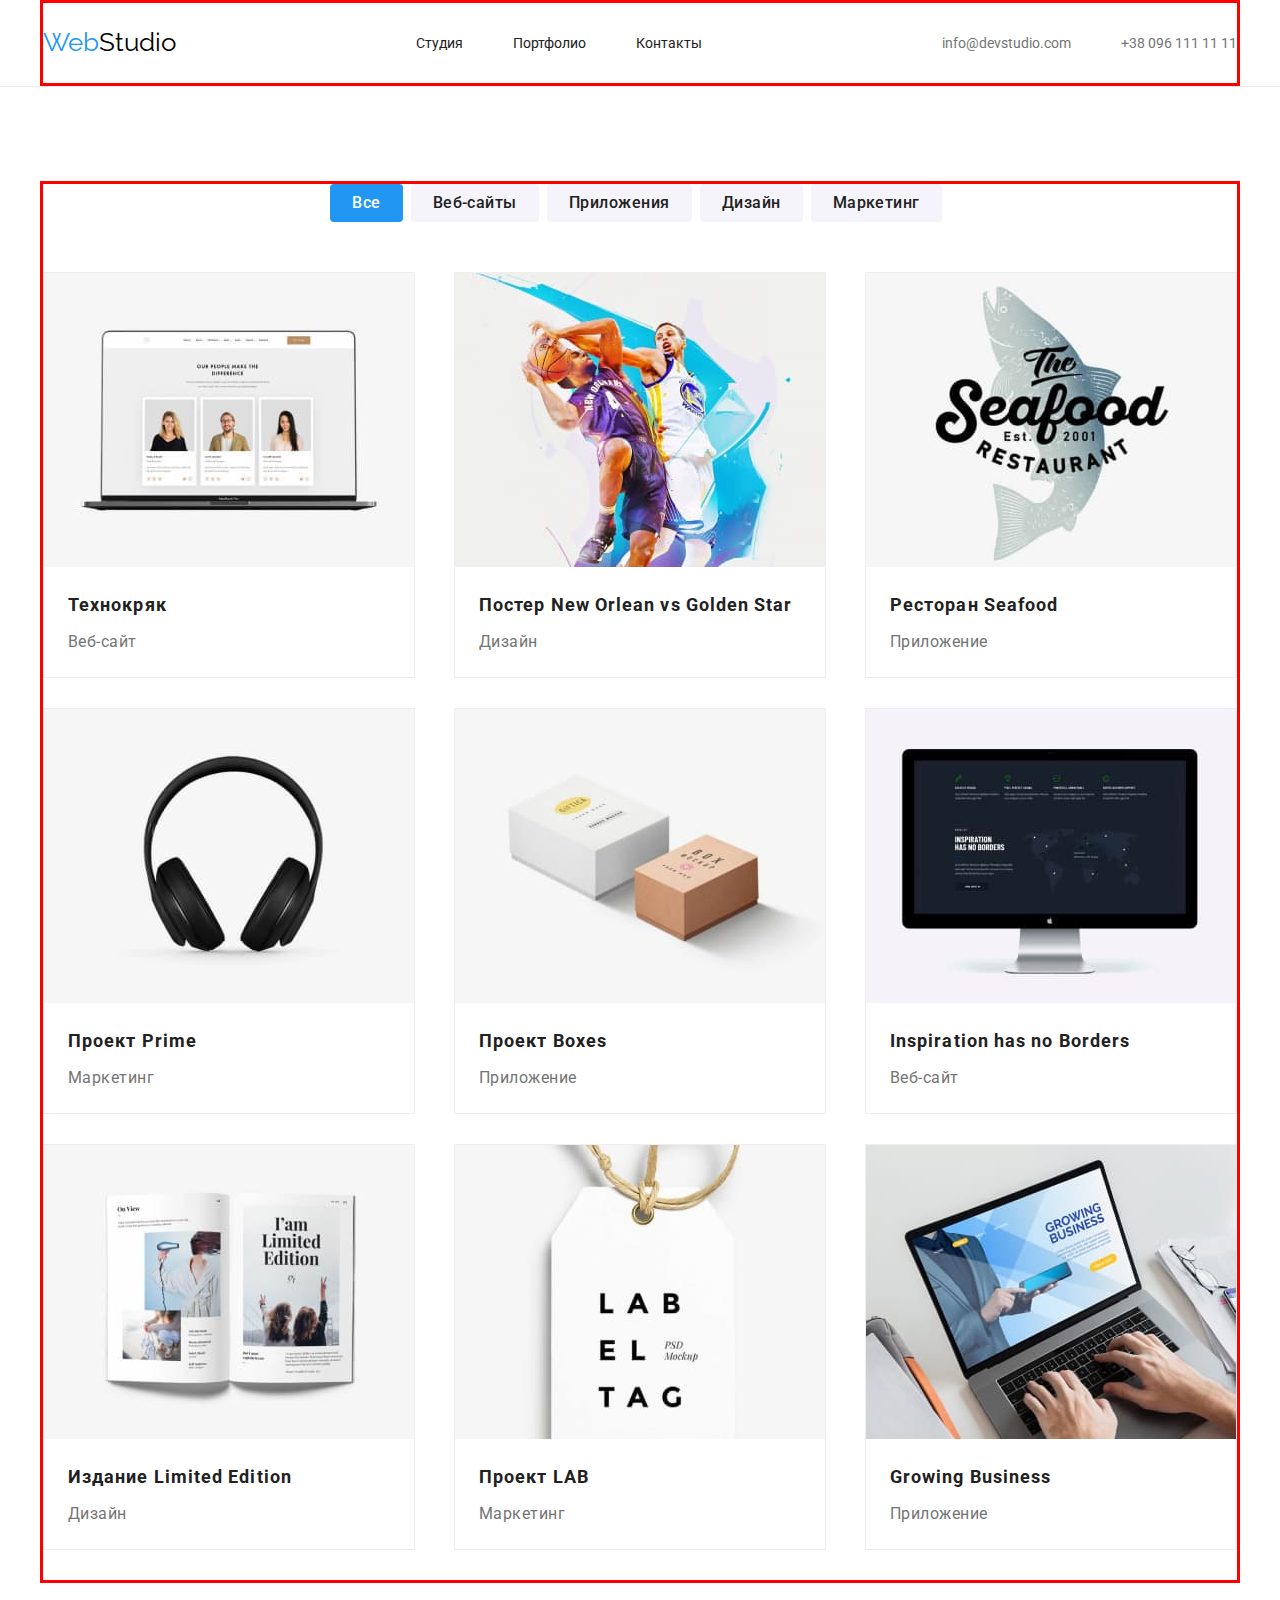
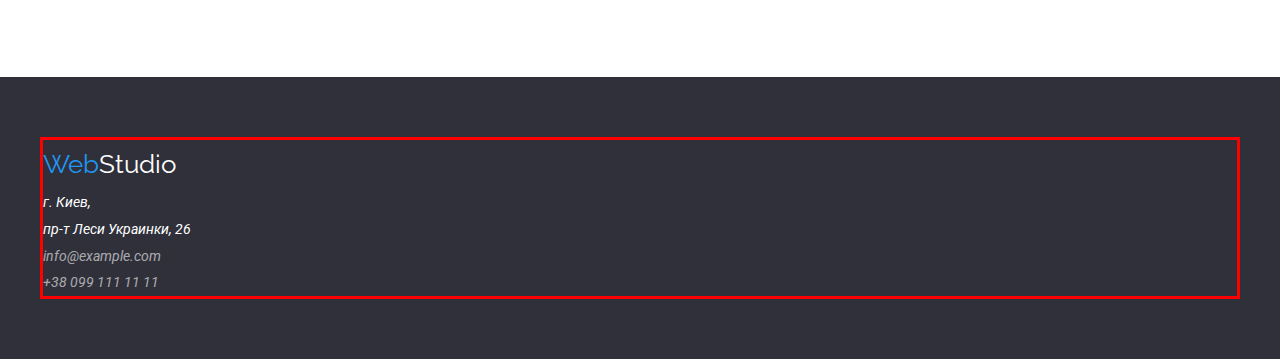
==== commit b51f7a21: "fixbags hw3" ====
--- a/portfolio.html
+++ b/portfolio.html
@@ -21,8 +21,8 @@
                     <li class="nav-list-item"><a href="">Контакты</a></li>
                 </ul>
                 <ul class="link">
-                    <li class="nav-list-item"><a href="mailto:info@devstudio.com">info@devstudio.com</a></li>
-                    <li class="nav-list-item"><a href="tel:+380961111111">+38 096 111 11 11</a></li>
+                    <li class="nav-link-item"><a href="mailto:info@devstudio.com">info@devstudio.com</a></li>
+                    <li class="nav-link-item"><a href="tel:+380961111111">+38 096 111 11 11</a></li>
                 </ul>
             </nav>
         </div>
@@ -30,63 +30,77 @@
     <main>
         <section class="section">
             <div class="container">
-                <ul class="list-button">
-                    <li class="list-button-item"><button type="button">Все</button></li>
-                    <li class="list-button-item"><button type="button">Веб-сайты</button></li>
-                    <li class="list-button-item"><button type="button">Приложения</button></li>
-                    <li class="list-button-item"><button type="button">Дизайн</button></li>
-                    <li class="list-button-item"><button type="button">Маркетинг</button></li>
+                <h2 hidden>Портфолио</h2>
+                <ul class="filters">
+                    <li><button type="button" class="filter-button active">Все</button></li>
+                    <li><button type="button" class="filter-button">Веб-сайты</button></li>
+                    <li><button type="button" class="filter-button">Приложения</button></li>
+                    <li><button type="button" class="filter-button">Дизайн</button></li>
+                    <li><button type="button" class="filter-button">Маркетинг</button></li>
                 </ul> 
-            </div>
-        </section>
-        <section class="section">
-            <div class="container">
-                <h2 hidden>Портфолио</h2>
-                <ul class="card-list">
-                    <li >
+                <ul class="card-portfolio-list">
+                    <li class="card-portfolio">
                         <img src="./images/imga.jpg" width="370" alt="images">
-                        <h3>Технокряк</h3>
-                        <p>Веб-сайт</p>
+                        <div class="card-info">   
+                            <h3 class="card-portfolio-title">Технокряк</h3>
+                            <p class="card-portfolio-text" >Веб-сайт</p>
+                        </div>
                     </li>
-                    <li>
+                    <li class="card-portfolio">
                         <img src="./images/imgb.jpg" width="370" alt="images">
-                        <h3>Постер New Orlean vs Golden Star</h3>
-                        <p>Дизайн</p>
+                        <div class="card-info">
+                            <h3 class="card-portfolio-title">Постер New Orlean vs Golden Star</h3>
+                            <p class="card-portfolio-text" >Дизайн</p>
+                        </div>
                     </li>
-                    <li>
+                    <li class="card-portfolio">
                         <img src="./images/imgc.jpg" width="370" alt="images">
-                        <h3>Ресторан Seafood</h3>
-                        <p>Приложение</p>
+                        <div class="card-info">    
+                            <h3 class="card-portfolio-title">Ресторан Seafood</h3>
+                            <p class="card-portfolio-text" >Приложение</p>
+                        </div>
                     </li>
-                    <li> 
+                    <li class="card-portfolio"> 
                         <img src="./images/imgd.jpg" width="370" alt="images">
-                        <h3>Проект Prime</h3>
-                        <p>Маркетинг</p>
+                        <div class="card-info">
+                            <h3 class="card-portfolio-title">Проект Prime</h3>
+                            <p class="card-portfolio-text" >Маркетинг</p>
+                        </div>
                     </li>
-                    <li>
+                    <li class="card-portfolio">
                         <img src="./images/imge.jpg" width="370" alt="images">
-                        <h3>Проект Boxes</h3>
-                        <p>Приложение</p>
+                        <div class="card-info">    
+                            <h3 class="card-portfolio-title">Проект Boxes</h3>
+                            <p class="card-portfolio-text" >Приложение</p>
+                        </div>
                     </li>
-                    <li>
+                    <li class="card-portfolio">
                         <img src="./images/imgf.jpg" width="370" alt="images">
-                        <h3>Inspiration has no Borders</h3>
-                        <p>Веб-сайт</p>
+                        <div class="card-info">    
+                            <h3 class="card-portfolio-title">Inspiration has no Borders</h3>
+                            <p class="card-portfolio-text" >Веб-сайт</p>
+                        </div>
                     </li>
-                    <li>
+                    <li class="card-portfolio">
                         <img src="./images/imgg.jpg" width="370" alt="images">
-                        <h3>Издание Limited Edition</h3>
-                        <p>Дизайн</p>
+                        <div class="card-info">    
+                            <h3 class="card-portfolio-title">Издание Limited Edition</h3>
+                            <p class="card-portfolio-text" >Дизайн</p>
+                        </div>
                     </li>
-                    <li>
+                    <li class="card-portfolio">
                         <img src="./images/imgh.jpg" width="370" alt="images">
-                        <h3>Проект LAB</h3>
-                        <p>Маркетинг</p>
+                        <div class="card-info">        
+                            <h3 class="card-portfolio-title">Проект LAB</h3>
+                            <p class="card-portfolio-text" >Маркетинг</p>
+                        </div>
                     </li>
-                    <li>
+                    <li class="card-portfolio">
                         <img src="./images/imgi.jpg" width="370" alt="images">
-                        <h3>Growing Business</h3>
-                        <p>Приложение</p>
+                        <div class="card-info">        
+                            <h3 class="card-portfolio-title">Growing Business</h3>
+                            <p class="card-portfolio-text" >Приложение</p>
+                        </div>
                     </li>
                 </ul>
             </div>
--- a/css/style.css
+++ b/css/style.css
@@ -34,14 +34,25 @@
   max-width: 100%;
   height: auto;
 }
-.container {
+.container,
+.container-hero {
+  border: red solid;
   width: 1200px;
   margin: 0 auto;
 }
-.section {
-  padding-bottom: 94px;
+.section,
+.section-hero,
+.team-section {
+  padding: 94px 0;
+}
+button {
+  border: none;
+
 }
 /* HEADER STYLES */
+.header {
+  border-bottom: rgba(236, 236, 236, 1) solid 1px;
+}
 .menu {
   display: flex;
   flex-direction: row;
@@ -58,6 +69,8 @@
   justify-content: space-between;
   align-items: center;
   height: 16px;
+  margin: 32px 0px;
+  margin-left: 93px;
 }
 .nav-list a:hover,
 .nav-list a:focus,
@@ -78,8 +91,7 @@
   line-height: 1,383;
   letter-spacing: 3%;
   color: #000;
-  padding: 24px;
-}
+}  
 .logo span {
   color: var(--color-blue);
 }
@@ -87,13 +99,33 @@
 /* MAIN STYLE*/
 
 /* HERO*/
+.section-hero {
+  background-color: var(--gray-color);
+}
+.container-hero {
+  display: flex;
+  flex-direction: column;
+  justify-content: center;
+  align-items: center;
+}
+.title-hero {
+  font-family: var(--main-font);
+  font-weight: 900;
+  font-size: 44px;
+  line-height: 60px;
+  text-align: center;
+  letter-spacing: 0.06em;
+  text-transform: uppercase;
+  color: var(--color-white);
+  max-width: 700px;
+  margin-bottom: 30px;
+}
 .hero-button {
   border-radius: 4px;
   cursor: pointer;
-  border: none;
   background-color: var(--color-blue);
   color: var(--color-white);
-  width: 250px;
+  width: 200px;
   height: 50px;
 }
 .hero-button:hover,
@@ -103,62 +135,134 @@
   color: var(--color-white);
 }
 /* HERO*/
-/*LIST-BUTTON*/
-.list-button {
+/*FILTERS-BUTTON*/
+.filters {
   display: flex;
   justify-content: center;
-  border: none;
+  margin-bottom: 50px;
+}
+.filter-button {
+  padding: 6px 22px;
+  background-color:#F5F4FA;
   border-radius: 4px;
+  font-family: Roboto;
+  font-style: normal;
+  font-weight: 500;
+  font-size: 16px;
+  line-height: 26px;
+  text-align: center;
+  letter-spacing: 0.03em;
+  color: #212121;
+  margin-right: 8px;
   cursor: pointer;
-  background-color: #F5F4FA;
-  color: var(--main-text-color);
-}
-.list-button button:hover,
-.list-button button:focus,
-.list-button button:active {
+}
+.filter-button.active {
   background-color: var(--color-blue);
   color: var(--color-white);
 }
-/*LIST-BUTTON*/
+/*FILTERS-BUTTON*/
 .specifics,
 .business {
   display: flex;
   justify-content: space-between;
 }
-.cards {
-  border: var(--color-white) solid;
-}
-.card-list{
+.specifics-item:not(:last-child),
+.business:not(:last-child) {
+  margin-right: 30px;
+}
+.specifics-title {
+  display: flex;
+  justify-content: flex-start;
+  font-weight: bold;
+  font-size: 14px;
+  line-height: 16px;
+  letter-spacing: 0.03em;
+  text-transform: uppercase;
+  margin-bottom: 10px;
+}
+.specifics-text {
+  font-family: var(--main-font);
+  line-height: 24px;
+  letter-spacing: 0.03em;
+}
+.business-title,
+.team-title {
+  font-weight: bold;
+  font-size: 36px;
+  line-height: 42px;
+  text-align: center;
+  letter-spacing: 0.03em;
+  margin-bottom: 50px;
+}
+.team-cards {
+  background: #FFFFFF;
+  box-shadow: 0px 1px 3px rgba(0, 0, 0, 0.12), 0px 1px 1px rgba(0, 0, 0, 0.14), 0px 2px 1px rgba(0, 0, 0, 0.2);
+  border-radius: 0px 0px 4px 4px;
+}
+.team-list {
+  display: flex;
+  justify-content: space-between;
+  margin-left: 30px;
+}
+.team-name {
+  font-weight: 500;
+  font-size: 16px;
+  line-height: 19px;
+  text-align: center;
+  letter-spacing: 0.03em;
+  margin: 30px 0px 10px 0px;
+}
+
+.profession {
+  font-weight: normal;
+  font-size: 16px;
+  line-height: 19px;
+  text-align: center;
+  letter-spacing: 0.03em;
+  color: #757575;
+  margin-bottom: 30px;
+}
+.team-section {
+  background-color:  #F5F4FA;;
+}
+.card-portfolio-list {
   display: flex;
   justify-content: space-between;
   flex-wrap: wrap;
-}
-.team {
-  display: flex;
-  justify-content: space-between;
-  margin-left: 30px;
-}
-.title {
-  display: flex;
-  text-align: center;
+} 
+.card-info {
+  margin: 20px 24px;
+} 
+.card-portfolio {
+  border: 1px #EEE solid;
+  margin-bottom: 30px;
+}
+.card-portfolio-title {
+  font-family: Roboto;
+  font-size: 18px;
+  line-height: 36px;
+  letter-spacing: 0.06em;
+  color: var(--main-text-color);
+  margin-bottom: 4px;
+}
+.card-portfolio-text{
+  font-size: 16px;
+  line-height: 30px;
+  letter-spacing: 0.03em;
+  color: var(--text-color);
+
 }
 /* MAIN STYLE*/
 /* FOOTER*/
 .footer {
   background-color: var(--gray-color);
+  padding: 60px 0px 60px 0px;
 }
 span.logo-white {
   color: var(--color-white);
 }
 .address {
   color: var(--color-white);
-  Font style: Regular;
-  Font size: 14px;
-  Line height: 24px;
-  Line height: 146%;
-  Align: Left;
-  Vertical align: Top;
-  Letter spacing: 3%;
 }
 .link-address {
   color: rgba(255, 255, 255, 0.6);
